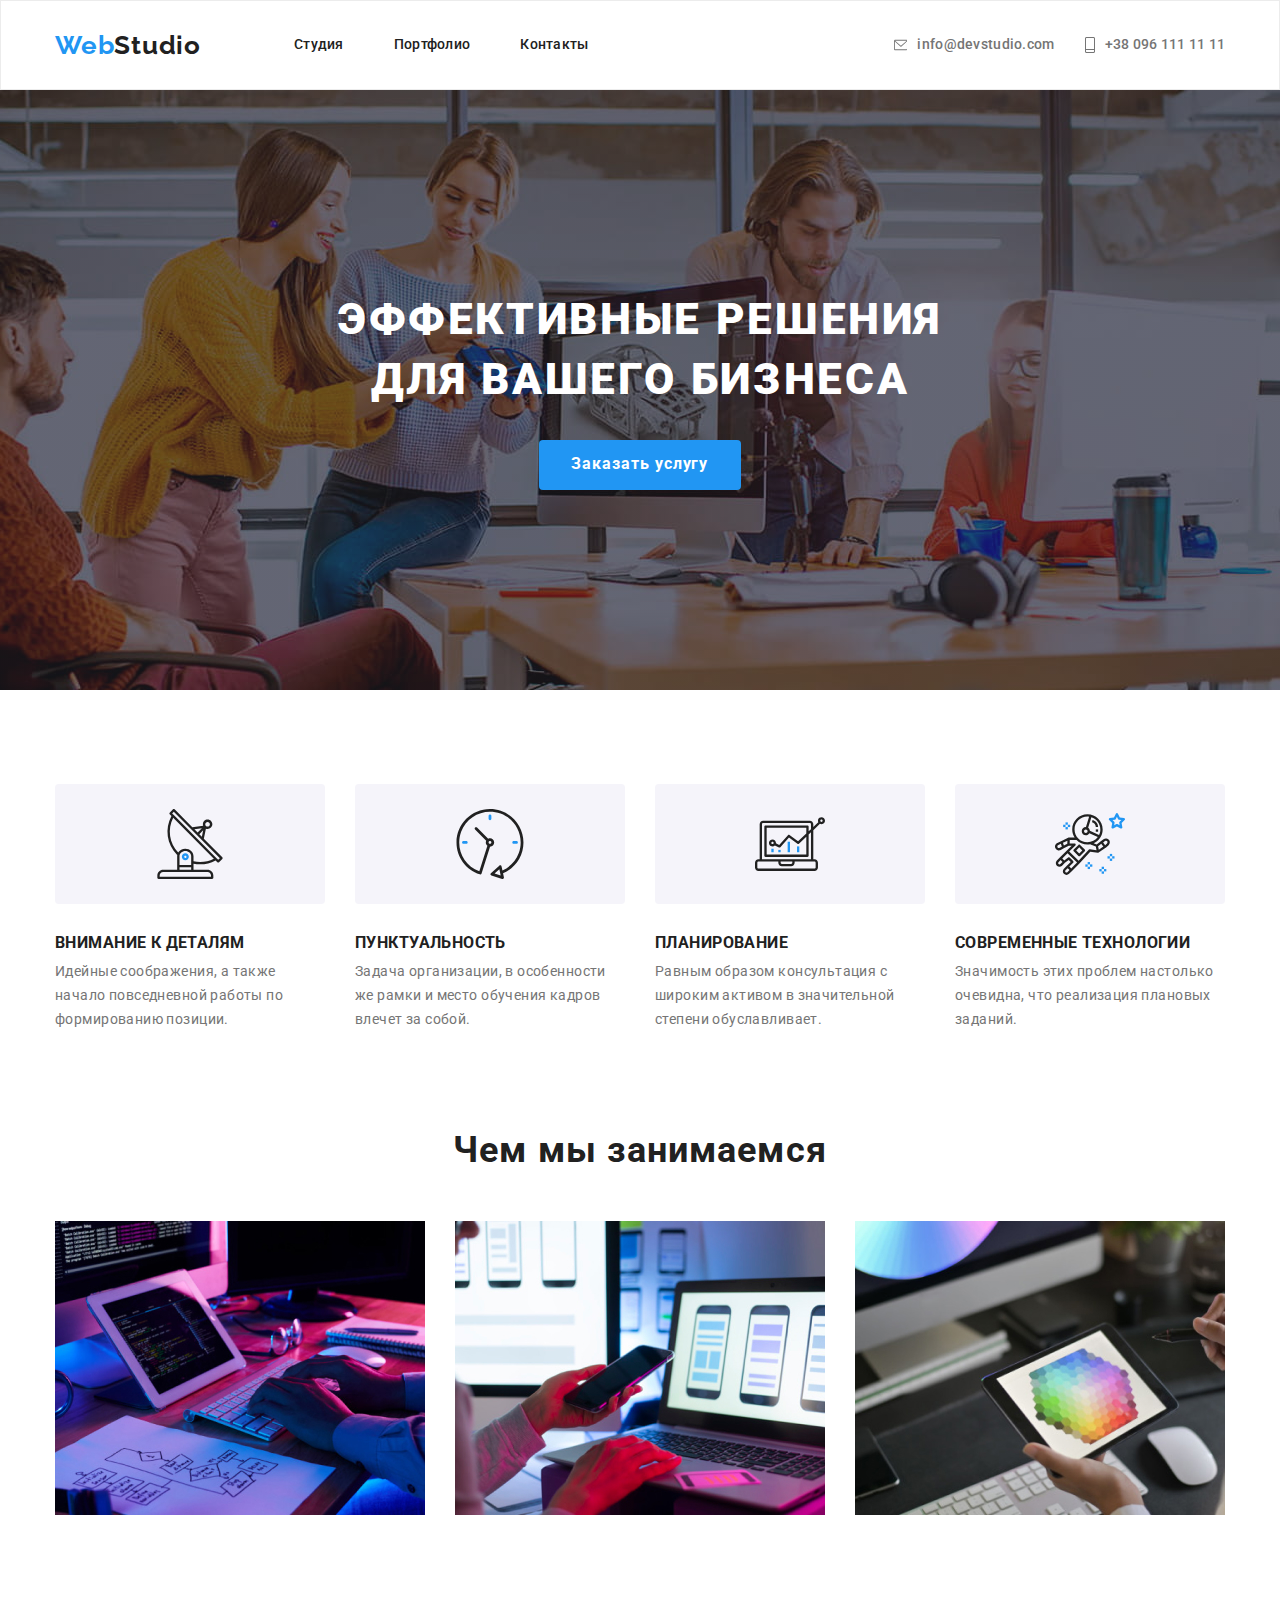
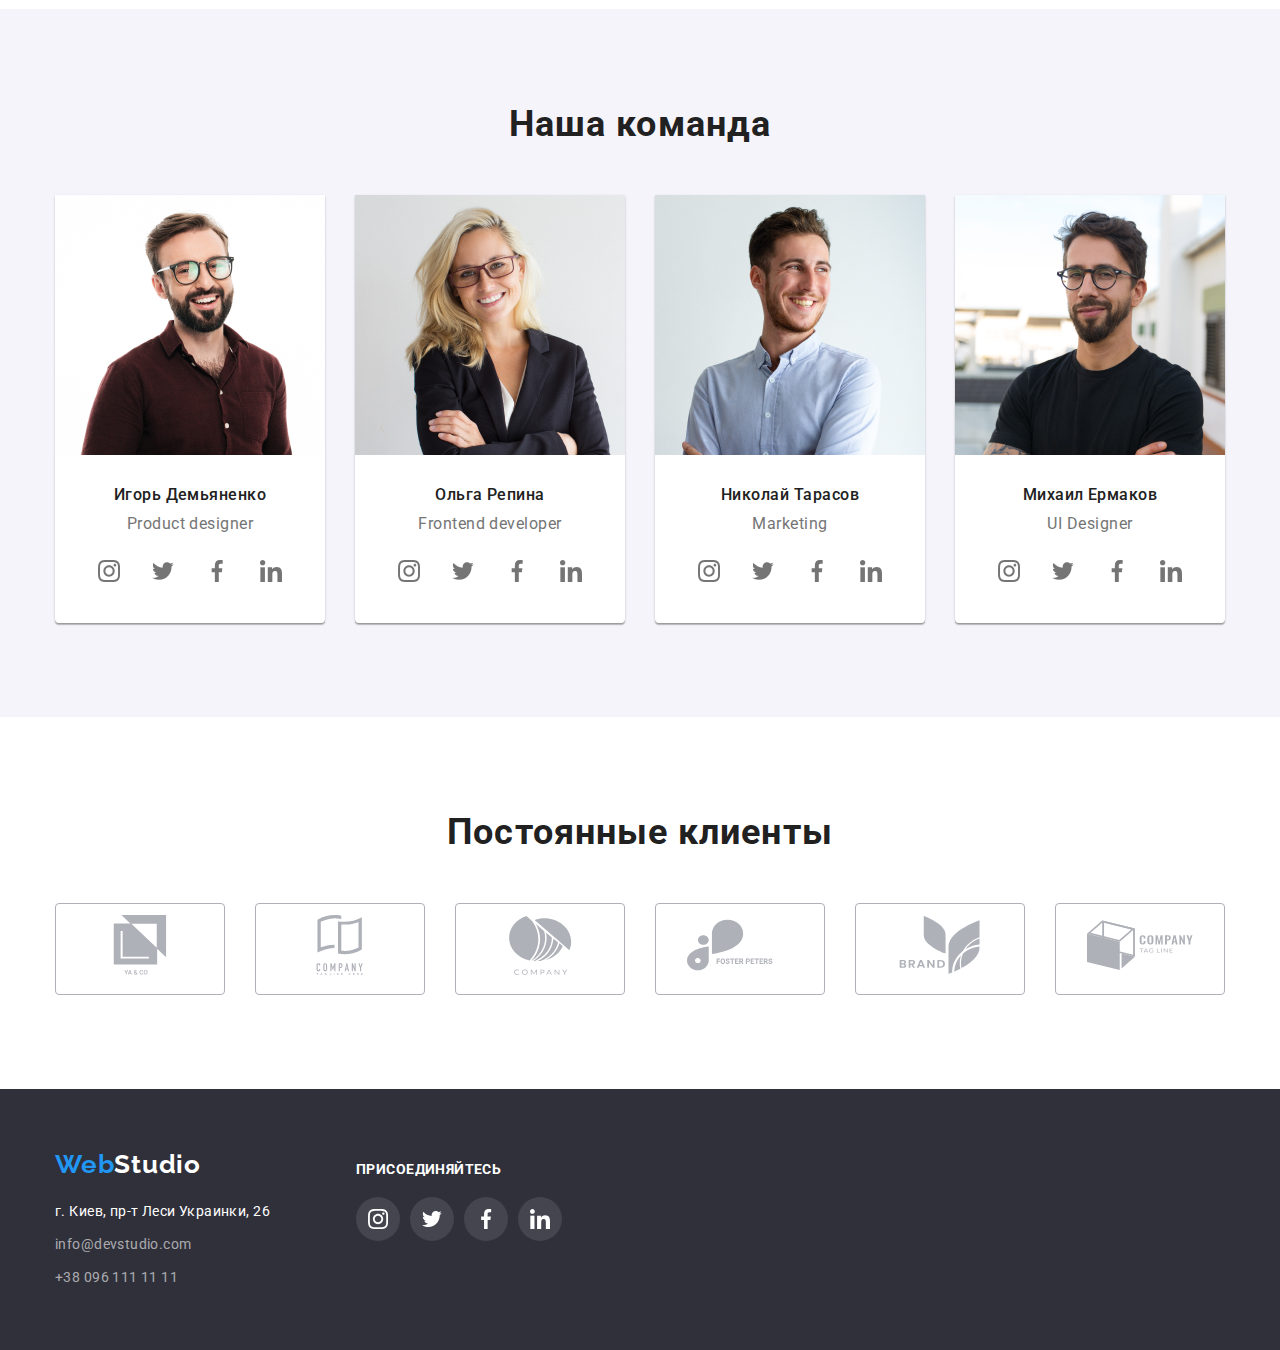
==== index.html @ 750e4fd4 "Homework#4" ====
<!DOCTYPE html>
<html lang="ru">
<head>
    <meta charset="UTF-8">
    <meta http-equiv="X-UA-Compatible" content="IE=edge">
    <meta name="viewport" content="width=device-width, initial-scale=1.0">
    <title>Document</title>
    
    <link rel="preconnect" href="https://fonts.googleapis.com"/>
    <link rel="preconnect" href="https://fonts.gstatic.com" crossorigin/>
    <link href="https://fonts.googleapis.com/css2?family=Raleway:wght@700&family=Roboto:wght@400;500;700;900&display=swap"
    rel="stylesheet"/>
    <link rel="stylesheet" href="https://cdnjs.cloudflare.com/ajax/libs/modern-normalize/1.1.0/modern-normalize.min.css"/>
    <link rel="stylesheet" href="./css/styles.css"/>
</head>
<body>
    <!-- Верхняя часть-->
     
    <header class="header-outline-portfolio"> 
        <div class="container header-division">
      <nav class=" container-header">
        <a href="/" class="logo" lang="en"><span class="logo-colour">Web</span >Studio</a>
        <ul class="nav-list">
            <li class="site-nav-list"><a class="site-nav" href="./index.html">Студия</a></li>
            <li class="site-nav-list"><a class="site-nav" href="./portfolio.html">Портфолио</a></li>
            <li class="site-nav-list"><a class="site-nav" href="">Контакты</a></li>
        </ul>
      </nav>

        <ul class="auth-list">
            <li class="auth-nav-element" lang="en"><a  class="auth-nav" href="mailto:info@devstudio.com">
                <svg class="header-icons" width="16" height="12"><use href="./images/Presprite/Sprite.svg#icon-envelope-hover" ></use></svg>
            info@devstudio.com</a></li>
            <li class="auth-nav-element"><a  class="auth-nav" href="tel:+380961111111">
                <svg class="header-icons" width="10" height="16"><use href="./images/Presprite/Sprite.svg#icon-phone" ></use></svg>
                +38 096 111 11 11</a></li>
        </ul>
    </div>
    </header>   
        <!-- Основная часть -->
        <!-- Герой -->
    <section class="hero">
        
         <div class="overlay">
            <h1 class="hero-text"> ЭФФЕКТИВНЫЕ РЕШЕНИЯ <br /> ДЛЯ ВАШЕГО БИЗНЕСА </h1>
            <ul  class="button-block">
            <li><button class="hero-button" type="button" value="Заказать услугу">Заказать услугу</button></li>
        </ul>
        </div>
    </section>
    <!-- Секция "Наши преимущества"-->
    <section class="section">
        <div class="container">
        <h2 class="adventeges-header-start visually-hidden">Наши преимущества</h2>
        <ul class="adventeges-block">
            <li class="adventeges-block-element icon-sattelite">
                
                <h3 class="adventeges-header-text">Внимание к деталям</h3>
                <p class="adventeges-text">Идейные соображения, а также начало повседневной работы по формированию позиции.</p>
            </li>
            <li class="adventeges-block-element icon-clock">
                <h3 class="adventeges-header-text">Пунктуальность</h3>
                <p class="adventeges-text">Задача организации, в особенности же рамки и место обучения кадров влечет за собой.</p>
            </li>
            <li class="adventeges-block-element icon-diagrame">
                <h3 class="adventeges-header-text">Планирование</h3>
                <p class="adventeges-text">Равным образом консультация с широким активом в значительной степени обуславливает.</p>
             </li>
             <li class="adventeges-block-element icon-austronavt">
                <h3 class="adventeges-header-text">Современные технологии</h3>
                <p class="adventeges-text">Значимость этих проблем настолько очевидна, что реализация плановых заданий.</p>
            </li>
        </ul>
    </div>
    </section>
    <!-- Секция "Чем занимаемся"-->
    <section class=" section what-we-do">
        <div class="container">
        
        <h2 class="what-we-do-header">Чем мы занимаемся</h2>
        <ul class="what-we-do-list">
            <li class="what-we-do-element">
            <img src="./images/img1section2.jpg" alt="Фото програмирования" width="370">
            </li>
            <li class="what-we-do-element"><img src="./images/img2section2.jpg" alt="Фото взаимодействия с телефоном" width="370">
            </li>
            <li class="what-we-do-element">
            <img src="./images/img3section2.jpg" alt="Фото планшета с шестигранником" width="370">
            </li>
        </ul>
    </div>
    </section>
    <!--Наша команда-->
    <section class="team-section section">
        <div class="container">
        <h2 class="team-section-header">Наша команда</h2>
        <ul class="team-list">
            <li class="team-list-elements">
                <img src="./images/img1section3.jpg" alt="Игорь">
                <div class="team-list-border">
                <h3 class="team-header-text">Игорь Демьяненко</h3>
                <p class="team-text">Product designer</p>
                <ul class="team-links-list">
                    <li class="team-links-element"><a class="team-link" href=""><svg class="social-team-svg"><use href="/images/Presprite/Sprite.svg#icon-instagram-icon"></use></svg></a></li>
                    <li class="team-links-element"><a class="team-link" href=""><svg class="social-team-svg"><use href="/images/Presprite/Sprite.svg#icon-twitter"></use></svg></a></li>
                    <li class="team-links-element"><a class="team-link" href=""><svg class="social-team-svg"><use href="/images/Presprite/Sprite.svg#icon-facebook"></use></svg></a></li>
                    <li class="team-links-element"><a class="team-link" href=""><svg class="social-team-svg"><use href="/images/Presprite/Sprite.svg#icon-linkedin"></use></svg></a></li>
                </ul>
                </div>
            </li>
            <li class="team-list-elements">
                <img src="./images/img2section3.jpg" alt="Ольга" >
                <div class="team-list-border">
                <h3 class="team-header-text">Ольга Репина</h3>
                <p class="team-text">Frontend developer</p>
                <ul class="team-links-list">
                    <li class="team-links-element"><a class="team-link" href=""><svg class="social-team-svg"><use href="/images/Presprite/Sprite.svg#icon-instagram-icon"></use></svg></a></li>
                    <li class="team-links-element"><a class="team-link" href=""><svg class="social-team-svg"><use href="/images/Presprite/Sprite.svg#icon-twitter"></use></svg></a></li>
                    <li class="team-links-element"><a class="team-link" href=""><svg class="social-team-svg"><use href="/images/Presprite/Sprite.svg#icon-facebook"></use></svg></a></li>
                    <li class="team-links-element"><a class="team-link" href=""><svg class="social-team-svg"><use href="/images/Presprite/Sprite.svg#icon-linkedin"></use></svg></a></li>
                </ul>
                </div>
            </li>
            <li class="team-list-elements">
                <img src="./images/img3section3.jpg" alt="Николай">
                <div class="team-list-border">
                <h3 class="team-header-text">Николай Тарасов</h3>
                <p class="team-text">Marketing</p>
                <ul class="team-links-list">
                    <li class="team-links-element"><a class="team-link" href=""><svg class="social-team-svg"><use href="/images/Presprite/Sprite.svg#icon-instagram-icon"></use></svg></a></li>
                    <li class="team-links-element"><a class="team-link" href=""><svg class="social-team-svg"><use href="/images/Presprite/Sprite.svg#icon-twitter"></use></svg></a></li>
                    <li class="team-links-element"><a class="team-link" href=""><svg class="social-team-svg"><use href="/images/Presprite/Sprite.svg#icon-facebook"></use></svg></a></li>
                    <li class="team-links-element"><a class="team-link" href=""><svg class="social-team-svg"><use href="/images/Presprite/Sprite.svg#icon-linkedin"></use></svg></a></li>
                </ul>
                </div>
            </li>
            <li class="team-list-elements">
                <img src="./images/img4section3.jpg" alt="Михаил">
                <div class="team-list-border">
                <h3 class="team-header-text">Михаил Ермаков</h3>
                <p class="team-text">UI Designer</p>
                <ul class="team-links-list">
                    <li class="team-links-element"><a class="team-link" href=""><svg class="social-team-svg"><use href="/images/Presprite/Sprite.svg#icon-instagram-icon"></use></svg></a></li>
                    <li class="team-links-element"><a class="team-link" href=""><svg class="social-team-svg"><use href="/images/Presprite/Sprite.svg#icon-twitter"></use></svg></a></li>
                    <li class="team-links-element"><a class="team-link" href=""><svg class="social-team-svg"><use href="/images/Presprite/Sprite.svg#icon-facebook"></use></svg></a></li>
                    <li class="team-links-element"><a class="team-link" href=""><svg class="social-team-svg"><use href="/images/Presprite/Sprite.svg#icon-linkedin"></use></svg></a></li>
                </ul>
                </div>
            </li>

        </ul>
    </div>
    </section>
<!-- Наши клиенты -->

<section class="clients-section section">
    <div class="container">
        <h2 class="clients-section-header">Постоянные клиенты</h2>
        <ul class="clients-list">
            <li class="clients-element"><a class="clients-link" href=""><svg class="client-icon"><use href="./images/Presprite/Sprite.svg#icon-client1"></use></svg></li>
            <li class="clients-element"><a class="clients-link" href=""><svg class="client-icon"><use href="./images/Presprite/Sprite.svg#icon-client2"></use></svg></a></li>
            <li class="clients-element"><a class="clients-link" href=""><svg class="client-icon"><use href="./images/Presprite/Sprite.svg#icon-client3"></use></svg></a></li>
            <li class="clients-element"><a class="clients-link" href=""><svg class="client-icon"><use href="./images/Presprite/Sprite.svg#icon-client4"></use></svg></a></li>
            <li class="clients-element"><a class="clients-link" href=""><svg class="client-icon"><use href="./images/Presprite/Sprite.svg#icon-client5"></use></svg></a></li>
            <li class="clients-element"><a class="clients-link" href=""><svg class="client-icon"><use href="./images/Presprite/Sprite.svg#icon-client6"></use></svg></a></li>
        </ul>
    </div>
</section>
<!-- Нижняя часть-->

    <footer class="footer">
        <div class="container bottom">
            <div class="logo-block">
        <a href="./" class="logo-footer"> <span class="logo-footer-colour">Web</span>Studio</a>
        <address class="adress">
        <ul class="footer-adress">
            <li class="footer-list-element"><a class="footer-first-link" href="https://www.google.com/maps/place/%D0%B1%D1%83%D0%BB%D1%8C%D0%B2%D0%B0%D1%80+%D0%9B%D0%B5%D1%81%D1%96+%D0%A3%D0%BA%D1%80%D0%B0%D1%97%D0%BD%D0%BA%D0%B8,+26,+%D0%9A%D0%B8%D1%97%D0%B2,+02000">г. Киев, пр-т Леси Украинки, 26</a></li>
            <li class="footer-list-element" lang="en"><a  class="footer-second-link" href="mailto:info@devstudio.com">info@devstudio.com</a></li>
            <li class="footer-list-element"><a class="footer-second-link" href="tel:+380961111111">+38 096 111 11 11</a></li>
        </ul>
        </address>
        </div>
        <div class="follow-us">
            <h2 class="follow-us-text">Присоединяйтесь</h2>
            <ul class="follow-block">
                <li class="follow-block-element "><a class="footer-social-links" href=""><svg class="social-footer-svg"><use href="/images/Presprite/Sprite.svg#icon-instagram-icon"></use></svg></a></li>
                <li class="follow-block-element"><a class="footer-social-links" href=""><svg class="social-footer-svg"><use href="/images/Presprite/Sprite.svg#icon-twitter"></use></svg></a></li>
                <li class="follow-block-element"><a class="footer-social-links" href=""><svg class="social-footer-svg"><use href="/images/Presprite/Sprite.svg#icon-facebook"></use></svg></a></li>
                <li class="follow-block-element"><a class="footer-social-links" href=""><svg class="social-footer-svg"><use href="/images/Presprite/Sprite.svg#icon-linkedin"></use></svg></a></li>
            </ul>
        </div>
    </div>
    </footer>
</body>
</html>
---- css/styles.css ----
/* Базовые цвета
background: #212121;
background: #FFFFFF;
background: #757575;
background: #2196F3;
background: #EEEEEE;
background: #000000;
background: #F5F4FA;
background: #FFFFFF99;
background: #2F303A;
background: #ECECEC;

*/ 
/* index.html*/
:root{
    --primary-text-color: #212121;
    --logo-span-color: #2196f3;
    --filler-colour: #2196f3;
    --contact-links-color: #757575;
    --filler-text-color: #757575;
    --hero-background-color: #2F303A;
    --hero-text-color: #ffffff;
    --footer-background-color:#2F303A;
    --portfolio-buttons-background-color:#F5F4FA;
    --clients-colour: #AFB1B8;
}
.visually-hidden {
    position: absolute;
    white-space: nowrap;
    width: 1px;
    height: 1px;
    overflow: hidden;
    border: 0;
    padding: 0;
    clip: rect(0 0 0 0);
    clip-path: inset(50%);
    margin: -1px;
  }

body {
   
    font-family: Roboto, sans-serif;
    font-weight: 400;
    font-size: 14px;
    line-height: 1.71;
    letter-spacing: 0.03em;
    color:var(--primary-text-color) ;
}
body,
h1,
h2,
h3,
h4,
p,
ul,
ol{
  margin: 0px;
  padding: 0px;
}
.header-outline{
    width: 1230px;
}
.container{
    width: 1200px;
    margin-left: auto;
    margin-right: auto;
    padding: 0px 15px 0px 15px;
}
.logo {
    font-family: Raleway, sans-serif;
    font-weight: 700;
    font-size: 26px;
    line-height: 1.19;
    letter-spacing: 0.03em;
    color: var(--primary-text-color);
}
.logo-colour {
    
    color: var(--logo-span-color);
}

li{
    list-style-type: none;
}   
a{
    text-decoration: none;
}
img{
    max-width: 100%;
    display: block;
    height: auto;


}
/* Header and etc. */
.header-division{
    display: flex;
    align-items: center;
}
.container-header{
    align-items: center;
    display: flex;
}
.nav-list{
    display: flex;
    margin-left: 93px;
    padding-top: 32px;
    padding-bottom: 32px;
    
}

.site-nav {
    font-weight: 500;
    font-size: 14px;
    line-height: 1.14;
    letter-spacing: 0.02em;
    color: var(--primary-text-color);
}
.site-nav-list:first-child{
    margin-left: 0px;
}
.site-nav-list{
    margin-left: 50px;
}


.site-nav:hover,
.site-nav:focus,
.site-nav:active{
    color: var(--logo-span-color);
    cursor: pointer;
}

.auth-list{
    display:  flex;
    margin-left: 305px;
    padding-top: 32px;
    padding-bottom: 32px;
}
.auth-nav{   
    display: flex;
    align-items: center;
    display: flex;
    width: 161px;
    font-weight: 500;
    font-size: 14px;
    line-height: 1.14;
    letter-spacing: 0.02em;
    color: var(--contact-links-color);
}
.auth-nav-element:first-child{
margin-right: 30px;
}
.auth-nav:hover,
.auth-nav:focus{ 
    fill: var(--logo-span-color);
    color: var(--logo-span-color);
    cursor: pointer;
}
.header-icons{
    margin-right: 10px;
    fill: currentColor;
}
/* Hero */
.hero{
    background: var(--hero-background-color);
    align-content: center;
    align-items: center;
    
}


.overlay{
    max-width: 1600px;
    height: 600px;
    padding-top: 200px;
    padding-bottom: 200px;
    margin-left: auto;
    margin-right: auto;
    background-repeat: no-repeat;
    background-position: center;
    background-size: cover;
    background-image: linear-gradient( to right, rgba(47, 48, 58, 0.4), rgba(47, 48, 58, 0.4)), url(/images/herobackground.jpg);
}
.hero-text{
    margin-bottom: 30px;
    font-weight: 900;
    font-size: 44px;
    line-height: 1.36;
    text-align: center;
    letter-spacing: 0.06em;
    text-transform: uppercase;
    color: var(--hero-text-color);
}
.button-block{
    margin-left: auto;
    margin-right: auto;
    width: 202px;
    height: 50px;
    border-radius: 4px;
    background-color: var(--filler-colour);
}
.hero-button{
    height: 50px;
    padding: 10px 32px;
    border: none;
    font-weight: 700;
    font-size: 16px;
    line-height: 1,87;
    letter-spacing: 0.06em;
    background-color: inherit;
    color: var(--hero-text-color)
    

}
.section{
    padding: 94px 0;
}
/* Adventeges */
.adventeges-block{
    display: flex;
    text-align: left;
    
}

.adventeges-block-element{
    margin-left: 30px;
}
.adventeges-block-element::before{
    display: block;
    content: "";
    margin-bottom: 30px;
    height: 120px;
    border-radius: 4px;
    background-repeat: no-repeat;
    background-position: center;
    background-color: #F5F4FA;
}
.icon-sattelite::before{
    background-image: url("../images/Presprite/sattelite.svg");
}
.icon-clock::before{
    background-image: url("../images/Presprite/clock.svg");
}

.icon-diagrame::before{
    background-image: url("../images/Presprite/diagrame.svg");
}

.icon-austronavt::before{
    background-image: url("../images/Presprite/austronavt.svg");
}

.adventeges-header-start{
    
}

.adventeges-block-element:first-child{
    margin-left: 0px;
}

.adventeges-header-text{
    
    margin-bottom: 10px;
    width: 270px;
    height: 16px;
    font-weight: 700;
    line-height: 1.14;
    text-transform: uppercase;
    color: inherit;
}

.adventeges-text{   
    height: 75px;
    width: 270px;
    font-size: 14px;
    line-height: 1.71;
    color: var(--contact-links-color);
}
/* What we do */
.what-we-do{
    
    padding-top: 0px;
    font-weight: 700;
    font-size: 36px;
    line-height: 1.17;
    text-align: center;
    letter-spacing: 0.03em ;
    color: inherit;
}
.what-we-do-list{
    display: flex;
    align-content: center;
    
}
.what-we-do-element{
    height: 294px;
}
.what-we-do-element:not(:first-child){
    margin-left: 30px;
}

.what-we-do-header{
    margin-bottom: 50px;
    font-weight: 700;
    font-size: 36px;
    line-height: 1.17;
    text-align: center;
    letter-spacing: 0.03em;

    color: var(--primary-text-color);
}
/* Team */
.team-section{
    
    font-weight: 900;
    font-size: 36px;
    line-height: 1.17;
    text-align: center;
    letter-spacing: 0.03em;
    color: inherit;
    background-color: #F5F4FA;
}
.team-section-header{
    
    
    font-weight: 700;
    font-size: 36px;
    line-height: 1.17;
    text-align: center;
    letter-spacing: 0.03em;

color: var(--primary-text-color);
}
.team-list{
    margin-top: 50px;
    display: flex;
    
}
.team-list-elements{
    width: 270px ;
    background: #FFFFFF;
box-shadow: 0px 1px 3px rgba(0, 0, 0, 0.12), 0px 1px 1px rgba(0, 0, 0, 0.14), 0px 2px 1px rgba(0, 0, 0, 0.2);
border-radius: 0px 0px 4px 4px;
}

.team-list-border{
    padding-top: 30px;
    padding-bottom: 30px;
}
.team-list-elements:not(:first-child){
    margin-left: 30px;
}
.team-header-text{
    margin-bottom: 10px;
    font-weight: 500 ;
    font-size: 16px;
    line-height: 1.19;
    letter-spacing: 0.03em;
    color: inherit;
}
.team-text{
    font-weight: 400;
    font-size: 16px;
    line-height: 1.19;
    text-align: center;
    letter-spacing: 0.03em;
    color: var(--contact-links-color);
}
.team-links-list{
    display: flex;
    margin-top: 16px;
    margin-left: 32px;
    margin-right: 32px;
    justify-content: space-between;
}
.team-link{
    display: flex;
    justify-content: center;
    align-items: center;
    width: 44px;
    height: 44px;
    border-radius: 50%;
    background-color: var(--hero-text-color);
}
.social-team-svg{
    width: 22px;
    height: 22px;
    fill: var(--contact-links-color);
}
.team-link:hover,
.team-link:focus{
    background-color: var(--filler-colour);
}
.social-team-svg:hover,
.social-team-svg:focus{
    fill: var(--hero-text-color);
}


/* Clients */
.clients-section-header{
    
font-style: normal;
font-weight: 700;
font-size: 36px;
line-height: 42px;
text-align: center;
letter-spacing: 0.03em;
}
.clients-list{
    margin-top: 50px;
    display: flex;

}
.clients-element{
    display: flex;
    align-items: center;
    justify-content: center;
    width: 170px;
    height: 92px;
    border: 1px solid #AFB1B8;
    border-radius: 4px;
    border-color: var(--clients-colour);
}

.clients-element:not(:first-child){
    margin-left: 30px;
}

.client-icon{
    width: 106px;
    height: 60px;
    fill: var(--clients-colour);
}
.clients-element:hover,
.clients-element:focus{
    border-color: var(--filler-colour);
    fill: var(--filler-colour);
}
.client-icon:hover,
.client-icon:focus{
    fill: var(--filler-colour);
}
/* Footer */
.footer{
    background-color: var(--footer-background-color);
    
}
.bottom{
    display: flex;
}
.logo-footer {
    display: flex;
    justify-content: flex-start;
    margin-bottom: 20px;
    font-family: Raleway, sans-serif;
    font-weight: 700;
    font-size: 26px;
    line-height: 1.19;
    letter-spacing: 0.03em;
    color: var(--hero-text-color);
}
.logo-footer-colour{
    color: var(--logo-span-color);
}
.logo-block{
 margin-top: 60px;
 margin-bottom: 60px;
}
.footer-adress{
    display: inline-flexbox;
    justify-content: flex-start;
    

}

.footer-second-link{
    display: flex;
    width: 231px;
    font-style: normal;
    font-size: 14px;
    line-height: 1.71;
    color: rgba(255, 255, 255, 0.6);
}
.footer-list-element:not(:last-child){
    margin-bottom: 9px;
}


.footer-first-link {
    
    display: flex;
    width: 231px;
    font-style: normal;
    font-size: 14px;
    line-height: 1.71;
    color: var(--hero-text-color);
}
.follow-us{
    margin-top: 72px;
    margin-left: 70px;
    margin-bottom: 100px;
    
}
.follow-us-text{
    
font-style: normal;
font-weight: 700;
font-size: 14px;
line-height: 16px;
letter-spacing: 0.03em;
text-transform: uppercase;
color: var(--hero-text-color);
}
.follow-block{
    display: flex;
}
.follow-block-element{
    margin-top: 20px;
    
}
.follow-block-element:not(:first-child){
    margin-left: 10px;
}
.footer-social-links{
    display: flex;
    justify-content: center;
    align-items: center;
    width: 44px;
    height: 44px;
    
    background: rgba(255, 255, 255, 0.1);
    border-radius: 50%;
  
}
.social-footer-svg{
    width: 20px;
    height: 20px;
    background-position: center;
    fill: var(--hero-text-color);

}
.footer-social-links:hover,
.footer-social-links:focus{
    background-color: var(--filler-colour);
}


/* Portfolio.html */

.header-outline-portfolio{
    border: 1px solid #ECECEC;
    
}
.filler-division{
    padding-top: calc(94px - 35.9px);
    padding-bottom: 50px;
}
.filler-list {
    display: flex;
    justify-content: center;
    margin-bottom: 50px;
    
}
.filler-element:not(:first-child){
    margin-left: 8px;
}
.filler-buttons{
    border: none;
    font-size: 16px;
    line-height: 1.62;
    text-align: center;
    letter-spacing: 0.03em;
    color: var(--primary-text-color);
    background-color: var(--portfolio-buttons-background-color);
    box-shadow: 0px 3px 1px rgba(0, 0, 0, 0.1), 0px 1px 2px rgba(0, 0, 0, 0.08), 0px 2px 2px rgba(0, 0, 0, 0.12);
border-radius: 4px;
}

.filler-buttons:hover,
.filler-buttons:focus{
    color: var(--hero-text-color);
    background: var(--filler-colour);
    cursor: pointer;
}
.project-section{
    padding-bottom: 94px;

}
.portfolio-projects{
    display: flex;
    flex-wrap: wrap;
    
}
.projects-element{
    background: #FFFFFF;
    box-sizing: border-box;
}
.projects-element{
    margin-left: 30px;
}
.projects-element:hover,
.projects-element:focus{
    box-shadow: 0px 1px 1px rgba(0, 0, 0, 0.12), 0px 4px 4px rgba(0, 0, 0, 0.06), 1px 4px 6px rgba(0, 0, 0, 0.16);
}
.projects-box{
    padding: 20px 24px;
    border-left: 1px solid #EEEEEE; 
    border-right: 1px solid #EEEEEE ;
    border-bottom: 1px solid #EEEEEE;
    
}
.projects-element:nth-child(-n+6){
    margin-bottom: 30px;
}
.projects-element:nth-child(3n+1){
    margin-left: 0px;
}
.projects-img{
}
.portfolio-header-text{
    margin-bottom: 4px;
    font-weight: 700;
    font-size: 18px;
    line-height: 2;
    letter-spacing: 0.06em;
    color: var(--primary-text-color);
}
.portfolio-text{
    font-size: 16px;
    line-height: 1.87;
    letter-spacing: 0.03em;
    color: var(--contact-links-color);
}
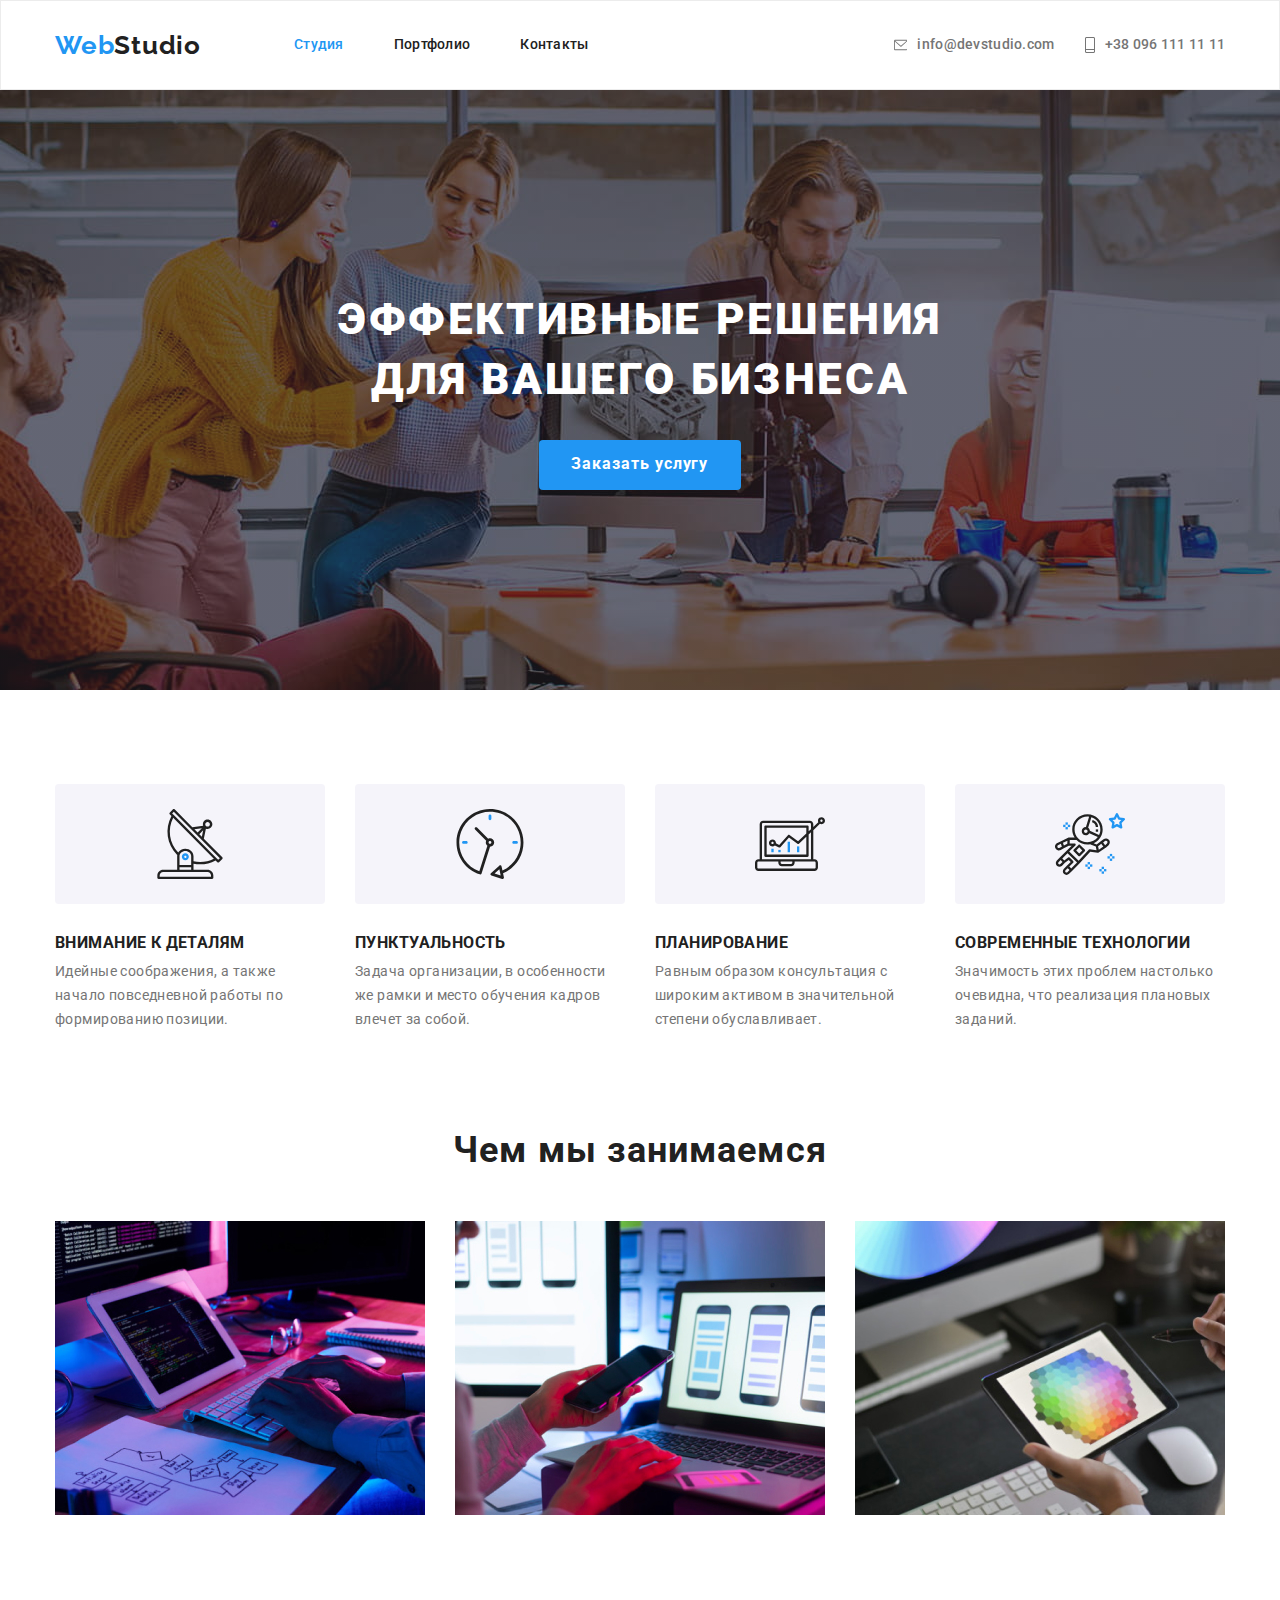
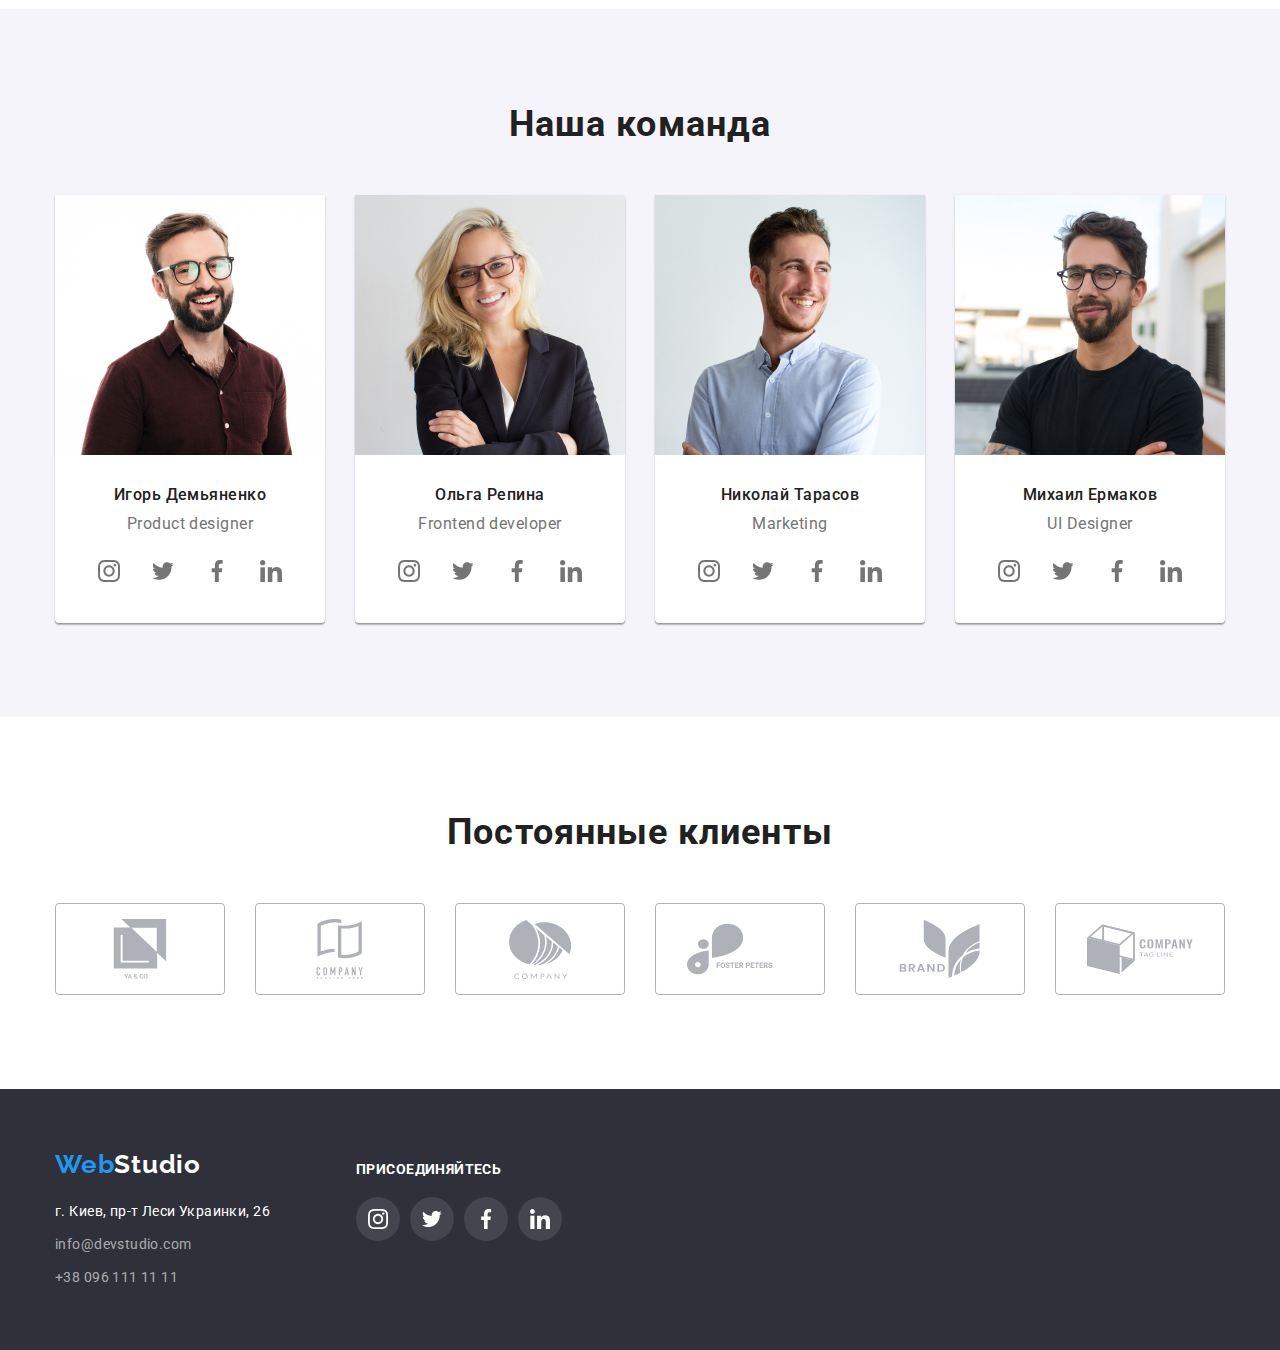
==== commit 380bc17d: "Remercs been made" ====
--- a/index.html
+++ b/index.html
@@ -22,7 +22,7 @@
       <nav class=" container-header">
         <a href="/" class="logo" lang="en"><span class="logo-colour">Web</span >Studio</a>
         <ul class="nav-list">
-            <li class="site-nav-list"><a class="site-nav" href="./index.html">Студия</a></li>
+            <li class="site-nav-list"><a class="site-nav  current" href="./index.html">Студия</a></li>
             <li class="site-nav-list"><a class="site-nav" href="./portfolio.html">Портфолио</a></li>
             <li class="site-nav-list"><a class="site-nav" href="">Контакты</a></li>
         </ul>
@@ -102,10 +102,10 @@
                 <h3 class="team-header-text">Игорь Демьяненко</h3>
                 <p class="team-text">Product designer</p>
                 <ul class="team-links-list">
-                    <li class="team-links-element"><a class="team-link" href=""><svg class="social-team-svg"><use href="/images/Presprite/Sprite.svg#icon-instagram-icon"></use></svg></a></li>
-                    <li class="team-links-element"><a class="team-link" href=""><svg class="social-team-svg"><use href="/images/Presprite/Sprite.svg#icon-twitter"></use></svg></a></li>
-                    <li class="team-links-element"><a class="team-link" href=""><svg class="social-team-svg"><use href="/images/Presprite/Sprite.svg#icon-facebook"></use></svg></a></li>
-                    <li class="team-links-element"><a class="team-link" href=""><svg class="social-team-svg"><use href="/images/Presprite/Sprite.svg#icon-linkedin"></use></svg></a></li>
+                    <li class="team-links-element"><a class="team-link" href=""><svg class="social-team-svg"><use href="./images/Presprite/Sprite.svg#icon-instagram-icon"></use></svg></a></li>
+                    <li class="team-links-element"><a class="team-link" href=""><svg class="social-team-svg"><use href="./images/Presprite/Sprite.svg#icon-twitter"></use></svg></a></li>
+                    <li class="team-links-element"><a class="team-link" href=""><svg class="social-team-svg"><use href="./images/Presprite/Sprite.svg#icon-facebook"></use></svg></a></li>
+                    <li class="team-links-element"><a class="team-link" href=""><svg class="social-team-svg"><use href="./images/Presprite/Sprite.svg#icon-linkedin"></use></svg></a></li>
                 </ul>
                 </div>
             </li>
@@ -115,10 +115,10 @@
                 <h3 class="team-header-text">Ольга Репина</h3>
                 <p class="team-text">Frontend developer</p>
                 <ul class="team-links-list">
-                    <li class="team-links-element"><a class="team-link" href=""><svg class="social-team-svg"><use href="/images/Presprite/Sprite.svg#icon-instagram-icon"></use></svg></a></li>
-                    <li class="team-links-element"><a class="team-link" href=""><svg class="social-team-svg"><use href="/images/Presprite/Sprite.svg#icon-twitter"></use></svg></a></li>
-                    <li class="team-links-element"><a class="team-link" href=""><svg class="social-team-svg"><use href="/images/Presprite/Sprite.svg#icon-facebook"></use></svg></a></li>
-                    <li class="team-links-element"><a class="team-link" href=""><svg class="social-team-svg"><use href="/images/Presprite/Sprite.svg#icon-linkedin"></use></svg></a></li>
+                    <li class="team-links-element"><a class="team-link" href=""><svg class="social-team-svg"><use href="./images/Presprite/Sprite.svg#icon-instagram-icon"></use></svg></a></li>
+                    <li class="team-links-element"><a class="team-link" href=""><svg class="social-team-svg"><use href="./images/Presprite/Sprite.svg#icon-twitter"></use></svg></a></li>
+                    <li class="team-links-element"><a class="team-link" href=""><svg class="social-team-svg"><use href="./images/Presprite/Sprite.svg#icon-facebook"></use></svg></a></li>
+                    <li class="team-links-element"><a class="team-link" href=""><svg class="social-team-svg"><use href="./images/Presprite/Sprite.svg#icon-linkedin"></use></svg></a></li>
                 </ul>
                 </div>
             </li>
@@ -128,10 +128,10 @@
                 <h3 class="team-header-text">Николай Тарасов</h3>
                 <p class="team-text">Marketing</p>
                 <ul class="team-links-list">
-                    <li class="team-links-element"><a class="team-link" href=""><svg class="social-team-svg"><use href="/images/Presprite/Sprite.svg#icon-instagram-icon"></use></svg></a></li>
-                    <li class="team-links-element"><a class="team-link" href=""><svg class="social-team-svg"><use href="/images/Presprite/Sprite.svg#icon-twitter"></use></svg></a></li>
-                    <li class="team-links-element"><a class="team-link" href=""><svg class="social-team-svg"><use href="/images/Presprite/Sprite.svg#icon-facebook"></use></svg></a></li>
-                    <li class="team-links-element"><a class="team-link" href=""><svg class="social-team-svg"><use href="/images/Presprite/Sprite.svg#icon-linkedin"></use></svg></a></li>
+                    <li class="team-links-element"><a class="team-link" href=""><svg class="social-team-svg"><use href="./images/Presprite/Sprite.svg#icon-instagram-icon"></use></svg></a></li>
+                    <li class="team-links-element"><a class="team-link" href=""><svg class="social-team-svg"><use href="./images/Presprite/Sprite.svg#icon-twitter"></use></svg></a></li>
+                    <li class="team-links-element"><a class="team-link" href=""><svg class="social-team-svg"><use href="./images/Presprite/Sprite.svg#icon-facebook"></use></svg></a></li>
+                    <li class="team-links-element"><a class="team-link" href=""><svg class="social-team-svg"><use href="./images/Presprite/Sprite.svg#icon-linkedin"></use></svg></a></li>
                 </ul>
                 </div>
             </li>
@@ -141,10 +141,10 @@
                 <h3 class="team-header-text">Михаил Ермаков</h3>
                 <p class="team-text">UI Designer</p>
                 <ul class="team-links-list">
-                    <li class="team-links-element"><a class="team-link" href=""><svg class="social-team-svg"><use href="/images/Presprite/Sprite.svg#icon-instagram-icon"></use></svg></a></li>
-                    <li class="team-links-element"><a class="team-link" href=""><svg class="social-team-svg"><use href="/images/Presprite/Sprite.svg#icon-twitter"></use></svg></a></li>
-                    <li class="team-links-element"><a class="team-link" href=""><svg class="social-team-svg"><use href="/images/Presprite/Sprite.svg#icon-facebook"></use></svg></a></li>
-                    <li class="team-links-element"><a class="team-link" href=""><svg class="social-team-svg"><use href="/images/Presprite/Sprite.svg#icon-linkedin"></use></svg></a></li>
+                    <li class="team-links-element"><a class="team-link" href=""><svg class="social-team-svg"><use href="./images/Presprite/Sprite.svg#icon-instagram-icon"></use></svg></a></li>
+                    <li class="team-links-element"><a class="team-link" href=""><svg class="social-team-svg"><use href="./images/Presprite/Sprite.svg#icon-twitter"></use></svg></a></li>
+                    <li class="team-links-element"><a class="team-link" href=""><svg class="social-team-svg"><use href="./images/Presprite/Sprite.svg#icon-facebook"></use></svg></a></li>
+                    <li class="team-links-element"><a class="team-link" href=""><svg class="social-team-svg"><use href="./images/Presprite/Sprite.svg#icon-linkedin"></use></svg></a></li>
                 </ul>
                 </div>
             </li>
@@ -158,7 +158,8 @@
     <div class="container">
         <h2 class="clients-section-header">Постоянные клиенты</h2>
         <ul class="clients-list">
-            <li class="clients-element"><a class="clients-link" href=""><svg class="client-icon"><use href="./images/Presprite/Sprite.svg#icon-client1"></use></svg></li>
+            <li class="clients-element"><a class="clients-link" href=""><svg class="client-icon"><use href="./images/Presprite/Sprite.svg#icon-client1"></use></svg></a>
+            </li>
             <li class="clients-element"><a class="clients-link" href=""><svg class="client-icon"><use href="./images/Presprite/Sprite.svg#icon-client2"></use></svg></a></li>
             <li class="clients-element"><a class="clients-link" href=""><svg class="client-icon"><use href="./images/Presprite/Sprite.svg#icon-client3"></use></svg></a></li>
             <li class="clients-element"><a class="clients-link" href=""><svg class="client-icon"><use href="./images/Presprite/Sprite.svg#icon-client4"></use></svg></a></li>
@@ -184,10 +185,10 @@
         <div class="follow-us">
             <h2 class="follow-us-text">Присоединяйтесь</h2>
             <ul class="follow-block">
-                <li class="follow-block-element "><a class="footer-social-links" href=""><svg class="social-footer-svg"><use href="/images/Presprite/Sprite.svg#icon-instagram-icon"></use></svg></a></li>
-                <li class="follow-block-element"><a class="footer-social-links" href=""><svg class="social-footer-svg"><use href="/images/Presprite/Sprite.svg#icon-twitter"></use></svg></a></li>
-                <li class="follow-block-element"><a class="footer-social-links" href=""><svg class="social-footer-svg"><use href="/images/Presprite/Sprite.svg#icon-facebook"></use></svg></a></li>
-                <li class="follow-block-element"><a class="footer-social-links" href=""><svg class="social-footer-svg"><use href="/images/Presprite/Sprite.svg#icon-linkedin"></use></svg></a></li>
+                <li class="follow-block-element "><a class="footer-social-links" href=""><svg class="social-footer-svg"><use href="./images/Presprite/Sprite.svg#icon-instagram-icon"></use></svg></a></li>
+                <li class="follow-block-element"><a class="footer-social-links" href=""><svg class="social-footer-svg"><use href="./images/Presprite/Sprite.svg#icon-twitter"></use></svg></a></li>
+                <li class="follow-block-element"><a class="footer-social-links" href=""><svg class="social-footer-svg"><use href="./images/Presprite/Sprite.svg#icon-facebook"></use></svg></a></li>
+                <li class="follow-block-element"><a class="footer-social-links" href=""><svg class="social-footer-svg"><use href="./images/Presprite/Sprite.svg#icon-linkedin"></use></svg></a></li>
             </ul>
         </div>
     </div>
--- a/css/styles.css
+++ b/css/styles.css
@@ -122,15 +122,15 @@
 .site-nav-list{
     margin-left: 50px;
 }
-
-
 .site-nav:hover,
-.site-nav:focus,
+.site-nav:focus
 .site-nav:active{
     color: var(--logo-span-color);
     cursor: pointer;
 }
-
+.site-nav-list .current{
+    color: var(--filler-colour);
+}
 .auth-list{
     display:  flex;
     margin-left: 305px;
@@ -149,7 +149,9 @@
     color: var(--contact-links-color);
 }
 .auth-nav-element:first-child{
+    display: flex;
 margin-right: 30px;
+align-items: baseline;
 }
 .auth-nav:hover,
 .auth-nav:focus{ 
@@ -180,7 +182,7 @@
     background-repeat: no-repeat;
     background-position: center;
     background-size: cover;
-    background-image: linear-gradient( to right, rgba(47, 48, 58, 0.4), rgba(47, 48, 58, 0.4)), url(/images/herobackground.jpg);
+    background-image: linear-gradient( to right, rgba(47, 48, 58, 0.4), rgba(47, 48, 58, 0.4)), url(../images/herobackground.jpg);
 }
 .hero-text{
     margin-bottom: 30px;
@@ -388,13 +390,14 @@
     height: 22px;
     fill: var(--contact-links-color);
 }
+.team-link:hover .social-team-svg,
+.team-link:focus .social-team-svg{
+    background-color: var(--filler-colour);
+    fill: var(--hero-text-color);
+}
 .team-link:hover,
 .team-link:focus{
     background-color: var(--filler-colour);
-}
-.social-team-svg:hover,
-.social-team-svg:focus{
-    fill: var(--hero-text-color);
 }
 
 
@@ -414,6 +417,10 @@
 
 }
 .clients-element{
+    
+   
+}
+.clients-link{
     display: flex;
     align-items: center;
     justify-content: center;
@@ -433,21 +440,24 @@
     height: 60px;
     fill: var(--clients-colour);
 }
-.clients-element:hover,
-.clients-element:focus{
+.clients-link:hover .client-icon,
+.clients-link:focus .client-icon{
     border-color: var(--filler-colour);
     fill: var(--filler-colour);
 }
-.client-icon:hover,
-.client-icon:focus{
-    fill: var(--filler-colour);
-}
+.clients-link:hover,
+.clients-link:focus{
+    border-color: var(--filler-colour);
+}
+
 /* Footer */
 .footer{
     background-color: var(--footer-background-color);
     
 }
 .bottom{
+    padding-top: 60px;
+    padding-bottom: 60px;
     display: flex;
 }
 .logo-footer {
@@ -465,8 +475,7 @@
     color: var(--logo-span-color);
 }
 .logo-block{
- margin-top: 60px;
- margin-bottom: 60px;
+
 }
 .footer-adress{
     display: inline-flexbox;
@@ -498,9 +507,9 @@
     color: var(--hero-text-color);
 }
 .follow-us{
-    margin-top: 72px;
+    padding-top: 12px;
     margin-left: 70px;
-    margin-bottom: 100px;
+    
     
 }
 .follow-us-text{
@@ -574,8 +583,7 @@
     letter-spacing: 0.03em;
     color: var(--primary-text-color);
     background-color: var(--portfolio-buttons-background-color);
-    box-shadow: 0px 3px 1px rgba(0, 0, 0, 0.1), 0px 1px 2px rgba(0, 0, 0, 0.08), 0px 2px 2px rgba(0, 0, 0, 0.12);
-border-radius: 4px;
+    
 }
 
 .filler-buttons:hover,
@@ -583,6 +591,8 @@
     color: var(--hero-text-color);
     background: var(--filler-colour);
     cursor: pointer;
+    box-shadow: 0px 3px 1px rgba(0, 0, 0, 0.1), 0px 1px 2px rgba(0, 0, 0, 0.08), 0px 2px 2px rgba(0, 0, 0, 0.12);
+border-radius: 4px;
 }
 .project-section{
     padding-bottom: 94px;
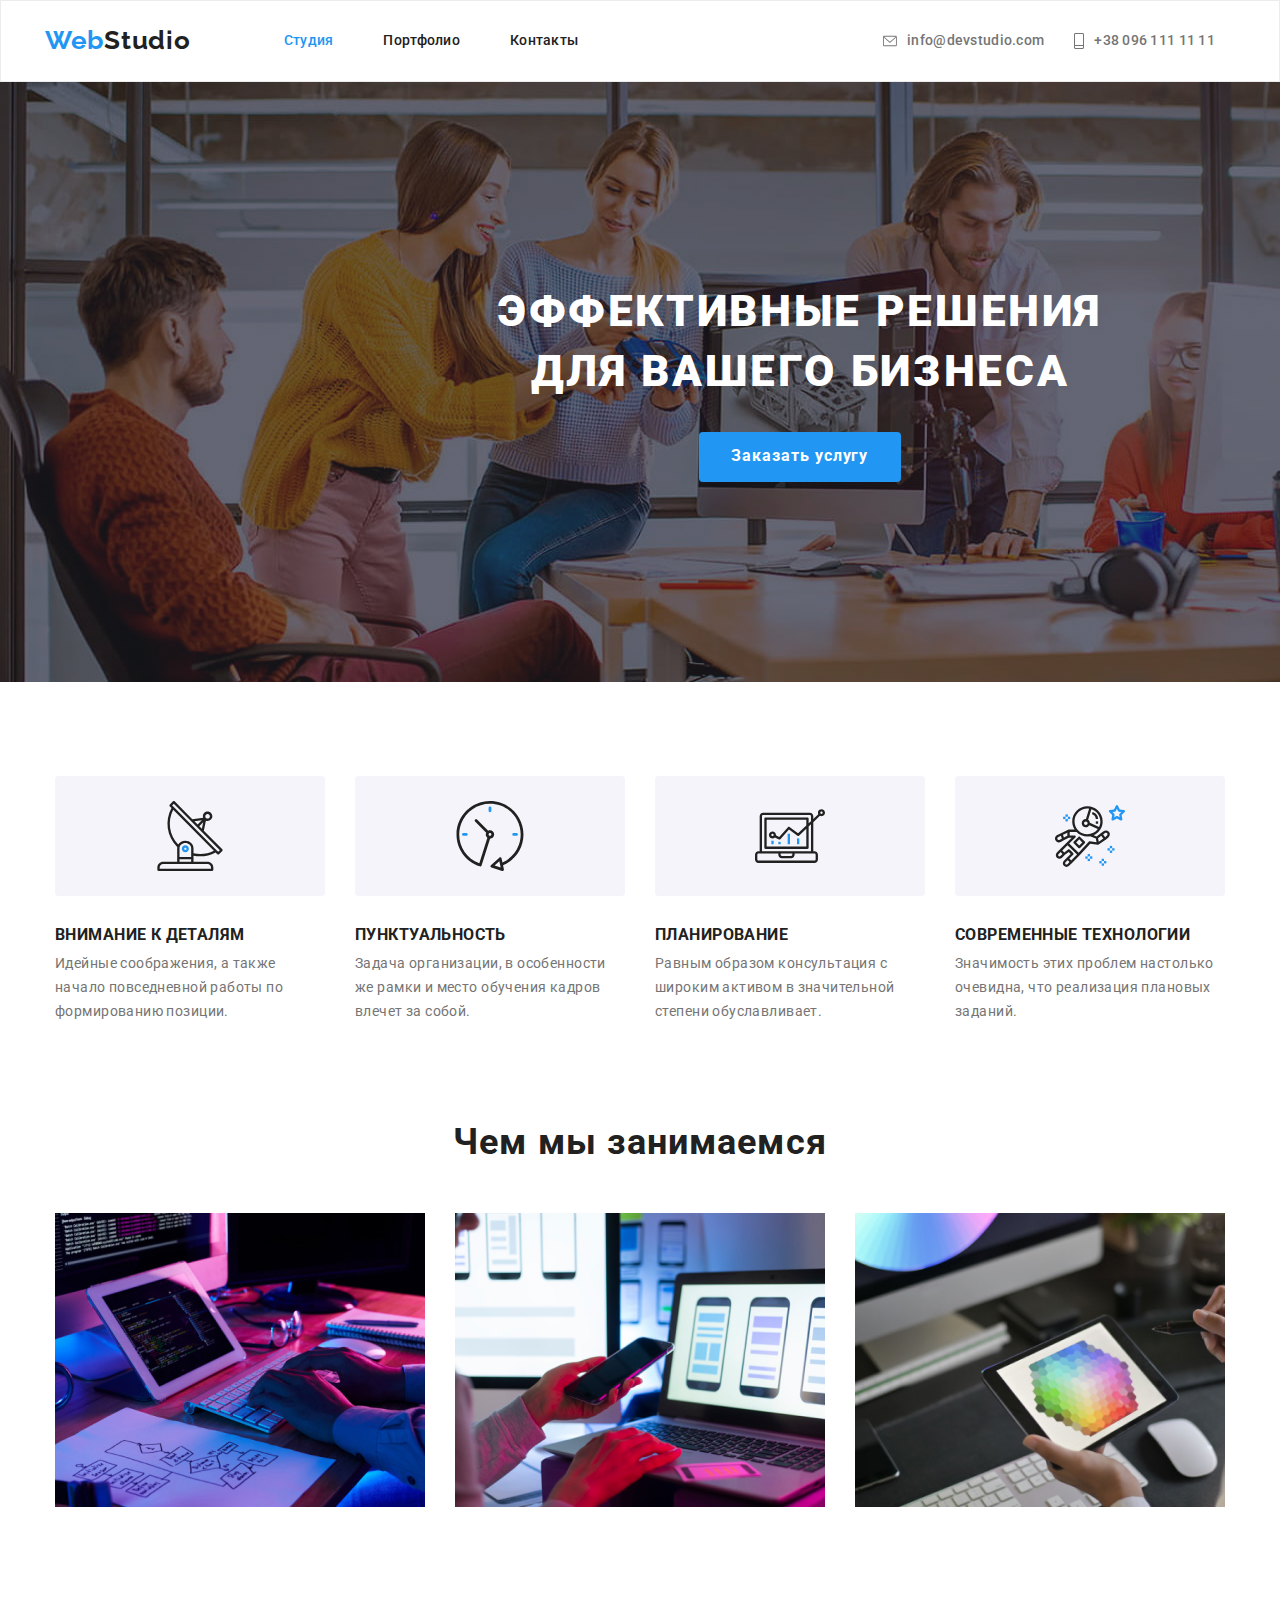
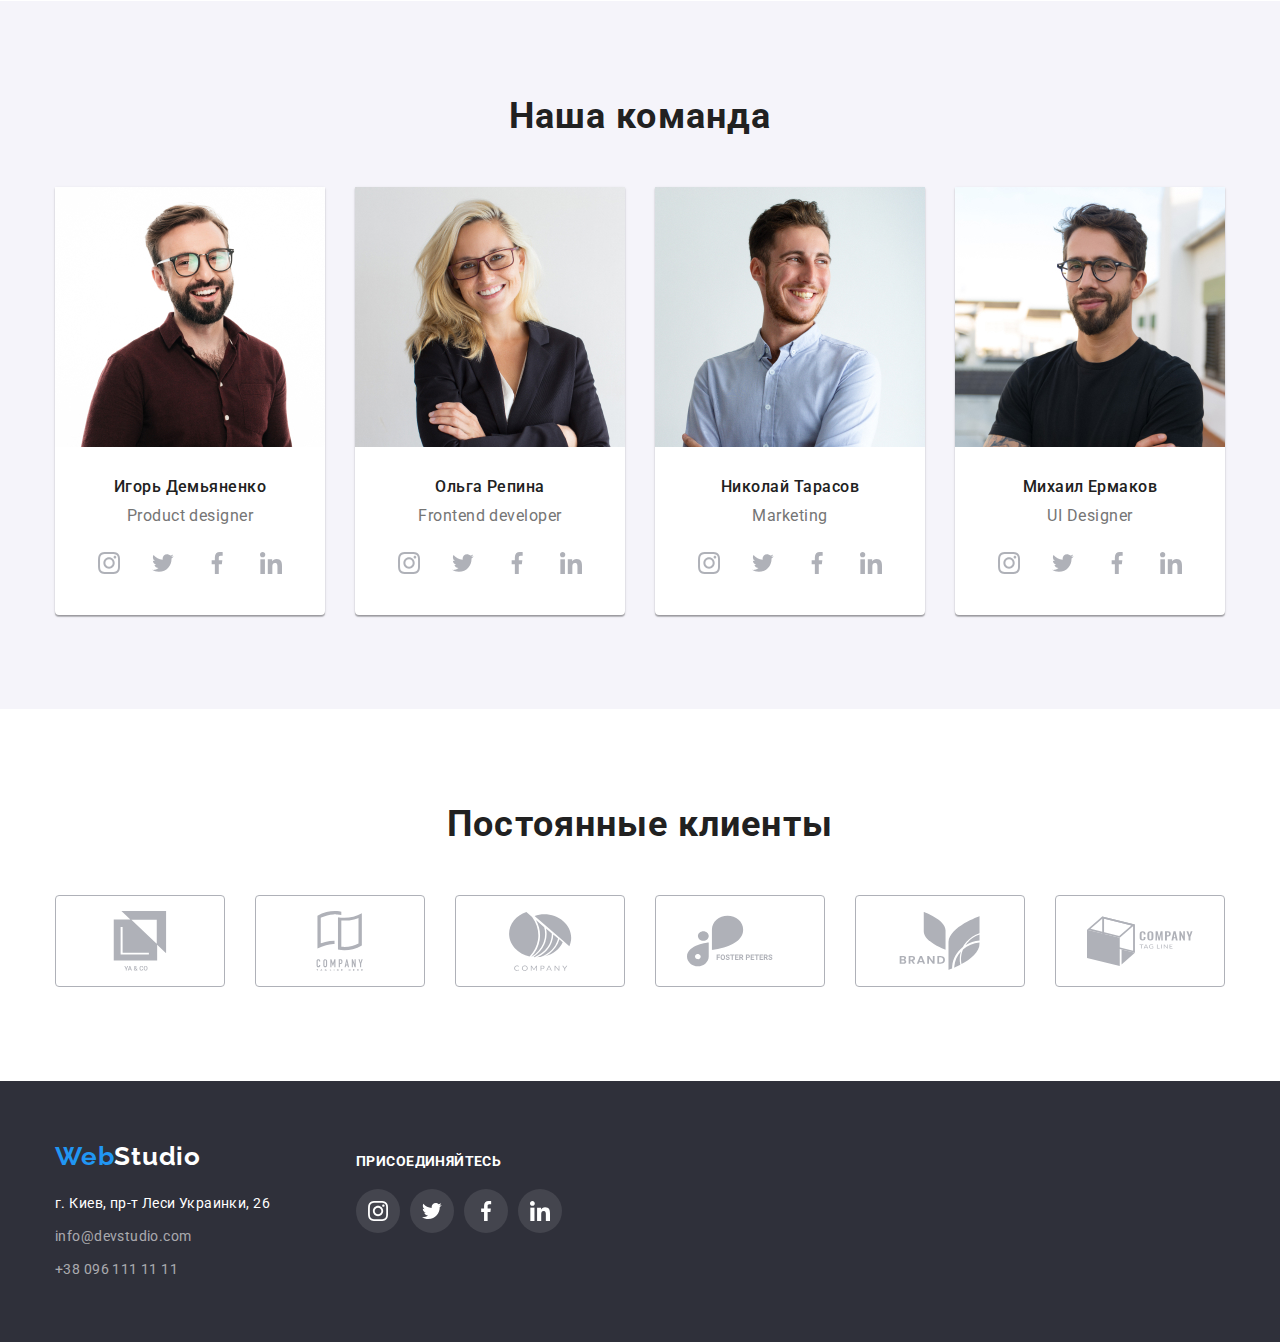
==== commit 80389389: "Second check" ====
--- a/index.html
+++ b/index.html
@@ -43,7 +43,7 @@
     <section class="hero">
         
          <div class="overlay">
-            <h1 class="hero-text"> ЭФФЕКТИВНЫЕ РЕШЕНИЯ <br /> ДЛЯ ВАШЕГО БИЗНЕСА </h1>
+            <h1 class="hero-text"> ЭФФЕКТИВНЫЕ РЕШЕНИЯ  ДЛЯ ВАШЕГО БИЗНЕСА </h1>
             <ul  class="button-block">
             <li><button class="hero-button" type="button" value="Заказать услугу">Заказать услугу</button></li>
         </ul>
@@ -183,7 +183,7 @@
         </address>
         </div>
         <div class="follow-us">
-            <h2 class="follow-us-text">Присоединяйтесь</h2>
+            <p class="follow-us-text">Присоединяйтесь</p>
             <ul class="follow-block">
                 <li class="follow-block-element "><a class="footer-social-links" href=""><svg class="social-footer-svg"><use href="./images/Presprite/Sprite.svg#icon-instagram-icon"></use></svg></a></li>
                 <li class="follow-block-element"><a class="footer-social-links" href=""><svg class="social-footer-svg"><use href="./images/Presprite/Sprite.svg#icon-twitter"></use></svg></a></li>
--- a/css/styles.css
+++ b/css/styles.css
@@ -45,6 +45,7 @@
     line-height: 1.71;
     letter-spacing: 0.03em;
     color:var(--primary-text-color) ;
+    cursor: pointer;
 }
 body,
 h1,
@@ -59,6 +60,7 @@
 }
 .header-outline{
     width: 1230px;
+    height: 80px;
 }
 .container{
     width: 1200px;
@@ -67,6 +69,8 @@
     padding: 0px 15px 0px 15px;
 }
 .logo {
+    height: 80px;
+    padding-top: 24px;
     font-family: Raleway, sans-serif;
     font-weight: 700;
     font-size: 26px;
@@ -94,22 +98,31 @@
 }
 /* Header and etc. */
 .header-division{
-    display: flex;
-    align-items: center;
+    height: 80px;
+    display: flex;
+    align-items: center;
+    justify-content: center;
 }
 .container-header{
+    height: 80px;
     align-items: center;
     display: flex;
 }
 .nav-list{
-    display: flex;
+    height: 80px;
+    display: flex;
+    align-content: center;
+    justify-content: center;
     margin-left: 93px;
+    
+    
+}
+
+.site-nav {
+    display: flex;
+    justify-content: center;
     padding-top: 32px;
     padding-bottom: 32px;
-    
-}
-
-.site-nav {
     font-weight: 500;
     font-size: 14px;
     line-height: 1.14;
@@ -123,7 +136,7 @@
     margin-left: 50px;
 }
 .site-nav:hover,
-.site-nav:focus
+.site-nav:focus,
 .site-nav:active{
     color: var(--logo-span-color);
     cursor: pointer;
@@ -134,14 +147,15 @@
 .auth-list{
     display:  flex;
     margin-left: 305px;
+    
+}
+.auth-nav{   
+    display: flex;
+    align-items: center;
+    display: flex;
+    width: 161px;
     padding-top: 32px;
     padding-bottom: 32px;
-}
-.auth-nav{   
-    display: flex;
-    align-items: center;
-    display: flex;
-    width: 161px;
     font-weight: 500;
     font-size: 14px;
     line-height: 1.14;
@@ -165,15 +179,24 @@
 }
 /* Hero */
 .hero{
+    display: flex;
     background: var(--hero-background-color);
     align-content: center;
     align-items: center;
-    
+    width: 1600px;
+    margin: 0 auto;
+    
+}
+.hero-text{
+    width: 696px;
+    margin: 0 auto;
 }
 
 
 .overlay{
-    max-width: 1600px;
+    display: inline-block;
+    align-items: center;
+    width: 1600px;
     height: 600px;
     padding-top: 200px;
     padding-bottom: 200px;
@@ -364,6 +387,7 @@
 .team-text{
     font-weight: 400;
     font-size: 16px;
+    margin-bottom: 16px;
     line-height: 1.19;
     text-align: center;
     letter-spacing: 0.03em;
@@ -371,9 +395,8 @@
 }
 .team-links-list{
     display: flex;
-    margin-top: 16px;
-    margin-left: 32px;
-    margin-right: 32px;
+    padding-left: 32px;
+    padding-right: 32px;
     justify-content: space-between;
 }
 .team-link{
@@ -388,7 +411,7 @@
 .social-team-svg{
     width: 22px;
     height: 22px;
-    fill: var(--contact-links-color);
+    fill: var(--clients-colour);
 }
 .team-link:hover .social-team-svg,
 .team-link:focus .social-team-svg{
@@ -518,6 +541,7 @@
 font-weight: 700;
 font-size: 14px;
 line-height: 16px;
+margin-bottom: 20px;
 letter-spacing: 0.03em;
 text-transform: uppercase;
 color: var(--hero-text-color);
@@ -526,7 +550,7 @@
     display: flex;
 }
 .follow-block-element{
-    margin-top: 20px;
+    
     
 }
 .follow-block-element:not(:first-child){
@@ -562,10 +586,7 @@
     border: 1px solid #ECECEC;
     
 }
-.filler-division{
-    padding-top: calc(94px - 35.9px);
-    padding-bottom: 50px;
-}
+
 .filler-list {
     display: flex;
     justify-content: center;
@@ -578,13 +599,14 @@
 .filler-buttons{
     border: none;
     font-size: 16px;
+    padding: 6px 22px;
     line-height: 1.62;
-    text-align: center;
     letter-spacing: 0.03em;
     color: var(--primary-text-color);
     background-color: var(--portfolio-buttons-background-color);
-    
-}
+    cursor: inherit;
+}
+
 
 .filler-buttons:hover,
 .filler-buttons:focus{
